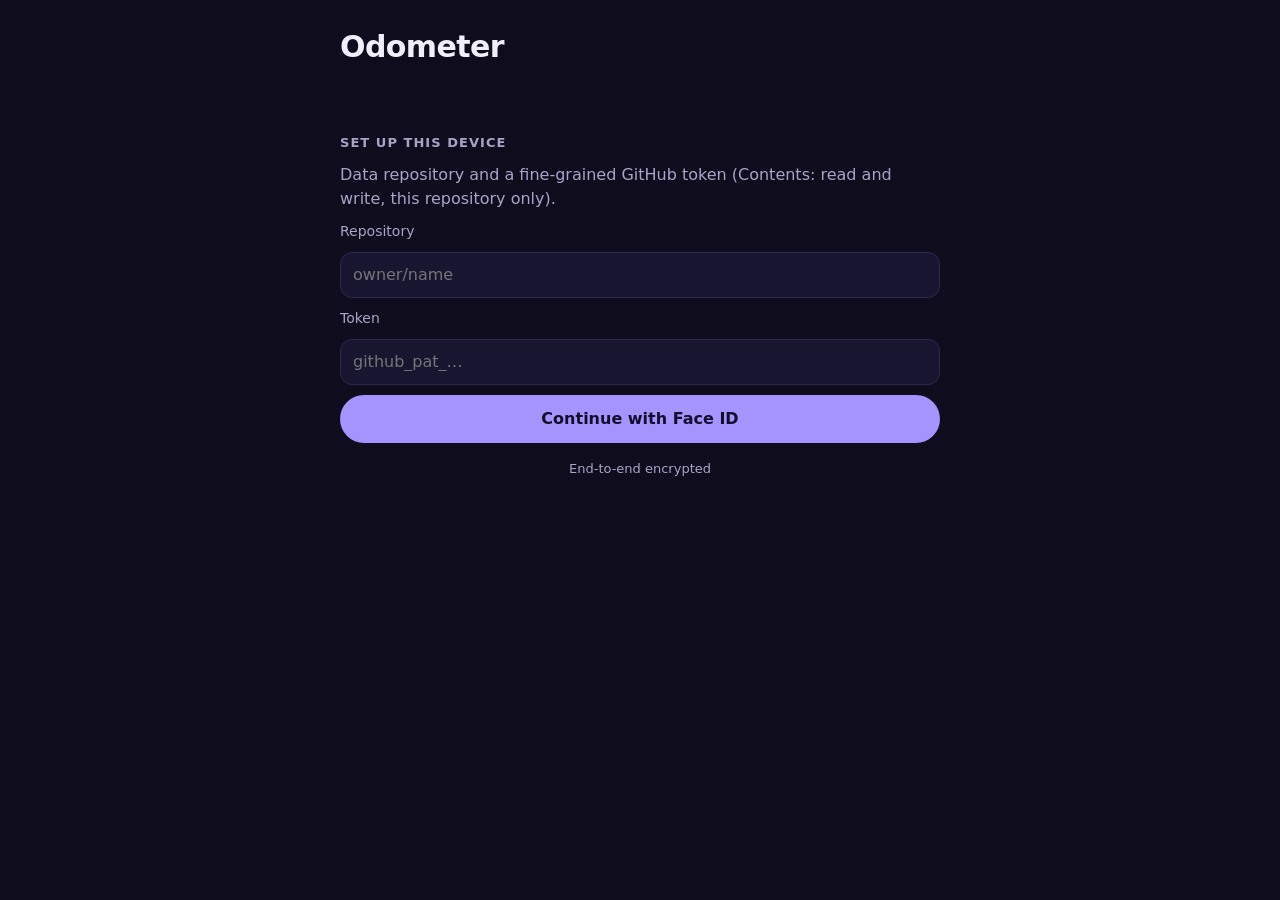
==== index.html @ db98d55a "Phase 3: GitHub storage, device setup, bare app page, odo read Co-Authored-By: Claude Opus 5.5 <nore" ====
<!doctype html>
<html lang="en">
<head>
<meta charset="utf-8">
<meta name="viewport" content="width=device-width, initial-scale=1, viewport-fit=cover">
<meta http-equiv="Content-Security-Policy" content="default-src 'none'; script-src 'self'; style-src 'self'; img-src 'self'; font-src 'self'; connect-src https://api.github.com; manifest-src 'self'; base-uri 'none'; form-action 'none'">
<meta name="referrer" content="no-referrer">
<meta name="color-scheme" content="dark">
<title>Odometer</title>
<link rel="stylesheet" href="css/app.css">
<script type="module" src="js/app.js"></script>
</head>
<body>
<main>
  <h1>Odometer</h1>
  <p id="status" class="status" role="status" aria-live="polite"></p>

  <section id="setup" hidden>
    <h2>Set up this device</h2>
    <p class="muted">Data repository and a fine-grained GitHub token (Contents: read and write, this repository only).</p>
    <form id="setup-form" autocomplete="off">
      <label for="repo">Repository</label>
      <input id="repo" name="repo" placeholder="owner/name" autocapitalize="off" spellcheck="false" required>
      <label for="token">Token</label>
      <input id="token" name="token" type="password" placeholder="github_pat_…" autocapitalize="off" spellcheck="false" required>
      <button id="setup-go" type="submit">Continue with Face ID</button>
    </form>
  </section>

  <section id="recovery" hidden>
    <h2>Your recovery phrase</h2>
    <p class="muted">Write it on paper. It is the only way back in if you lose every device. It is not stored anywhere.</p>
    <ol id="phrase" class="phrase"></ol>
    <form id="recovery-form" autocomplete="off">
      <label id="check-a-label" for="check-a">Group</label>
      <input id="check-a" autocapitalize="characters" spellcheck="false" maxlength="4" required>
      <label id="check-b-label" for="check-b">Group</label>
      <input id="check-b" autocapitalize="characters" spellcheck="false" maxlength="4" required>
      <button id="recovery-go" type="submit">I wrote it down. Finish setup</button>
    </form>
  </section>

  <section id="locked" hidden>
    <button id="unlock" type="button">Unlock with Face ID</button>
    <button id="forget" type="button" class="link">Forget this device</button>
  </section>

  <section id="main" hidden>
    <div class="bar">
      <span id="today" class="muted"></span>
      <button id="copy-token" type="button" class="link">Copy token</button>
      <button id="lock" type="button" class="link">Lock</button>
    </div>
    <form id="entry-form">
      <label for="mood">Mood <output id="mood-out" for="mood">5</output></label>
      <input id="mood" type="range" min="1" max="10" value="5">
      <label for="text">Entry</label>
      <textarea id="text" rows="8" required></textarea>
      <button id="save" type="submit">Save entry</button>
    </form>
    <h2>Entries</h2>
    <ul id="entries" class="entries"></ul>
  </section>

  <p class="muted small">End-to-end encrypted</p>
</main>
</body>
</html>
---- css/app.css ----
:root {
  --bg: #0E0C1D;
  --surface: #181530;
  --border: #2D2850;
  --text: #F1EFFA;
  --muted: #A9A4C7;
  --accent: #A594FF;
  --accent-ink: #130F2B;
  --bad: #FF7D9A;
}

* { box-sizing: border-box; }
[hidden] { display: none !important; }

body {
  margin: 0;
  background: var(--bg);
  color: var(--text);
  font: 16px/1.5 -apple-system, system-ui, sans-serif;
}

main {
  max-width: 640px;
  margin: 0 auto;
  padding: max(24px, env(safe-area-inset-top)) 20px max(40px, env(safe-area-inset-bottom));
  display: flex;
  flex-direction: column;
  gap: 16px;
}

h1 { margin: 0; font-size: 30px; letter-spacing: -0.02em; }
h2 { margin: 8px 0 0; font-size: 13px; font-weight: 600; color: var(--muted); text-transform: uppercase; letter-spacing: 0.08em; }
section, form { display: flex; flex-direction: column; gap: 10px; }
label { font-size: 14px; color: var(--muted); }

input, textarea {
  width: 100%;
  min-height: 44px;
  padding: 10px 12px;
  border: 1px solid var(--border);
  border-radius: 12px;
  background: var(--surface);
  color: var(--text);
  font: inherit;
}
textarea { font-family: Georgia, serif; font-size: 17px; line-height: 1.65; resize: vertical; }
input[type="range"] { padding: 0; border: 0; background: none; accent-color: var(--accent); }

button {
  min-height: 48px;
  border: 0;
  border-radius: 24px;
  background: var(--accent);
  color: var(--accent-ink);
  font: 600 16px -apple-system, system-ui, sans-serif;
  cursor: pointer;
}
button:disabled { opacity: 0.5; }
button.link { min-height: 44px; background: none; color: var(--accent); font-weight: 500; padding: 0 8px; }

.bar { display: flex; align-items: center; gap: 4px; }
.bar span { flex: 1; }
.muted { color: var(--muted); margin: 0; }
.small { font-size: 13px; text-align: center; }
.status { margin: 0; min-height: 1.5em; color: var(--muted); }
.status.bad { color: var(--bad); }

.phrase {
  display: grid;
  grid-template-columns: repeat(2, 1fr);
  gap: 8px 16px;
  margin: 0;
  padding: 16px 16px 16px 40px;
  background: var(--surface);
  border: 1px solid var(--border);
  border-radius: 16px;
  font: 600 18px ui-monospace, Menlo, monospace;
  letter-spacing: 0.06em;
}

.entries { list-style: none; margin: 0; padding: 0; display: flex; flex-direction: column; gap: 10px; }
.entries li { background: var(--surface); border: 1px solid var(--border); border-radius: 16px; padding: 14px 16px; }
.entries .meta { color: var(--muted); font-size: 13px; margin-bottom: 6px; }
.entries .body { white-space: pre-wrap; overflow-wrap: anywhere; font-family: Georgia, serif; }
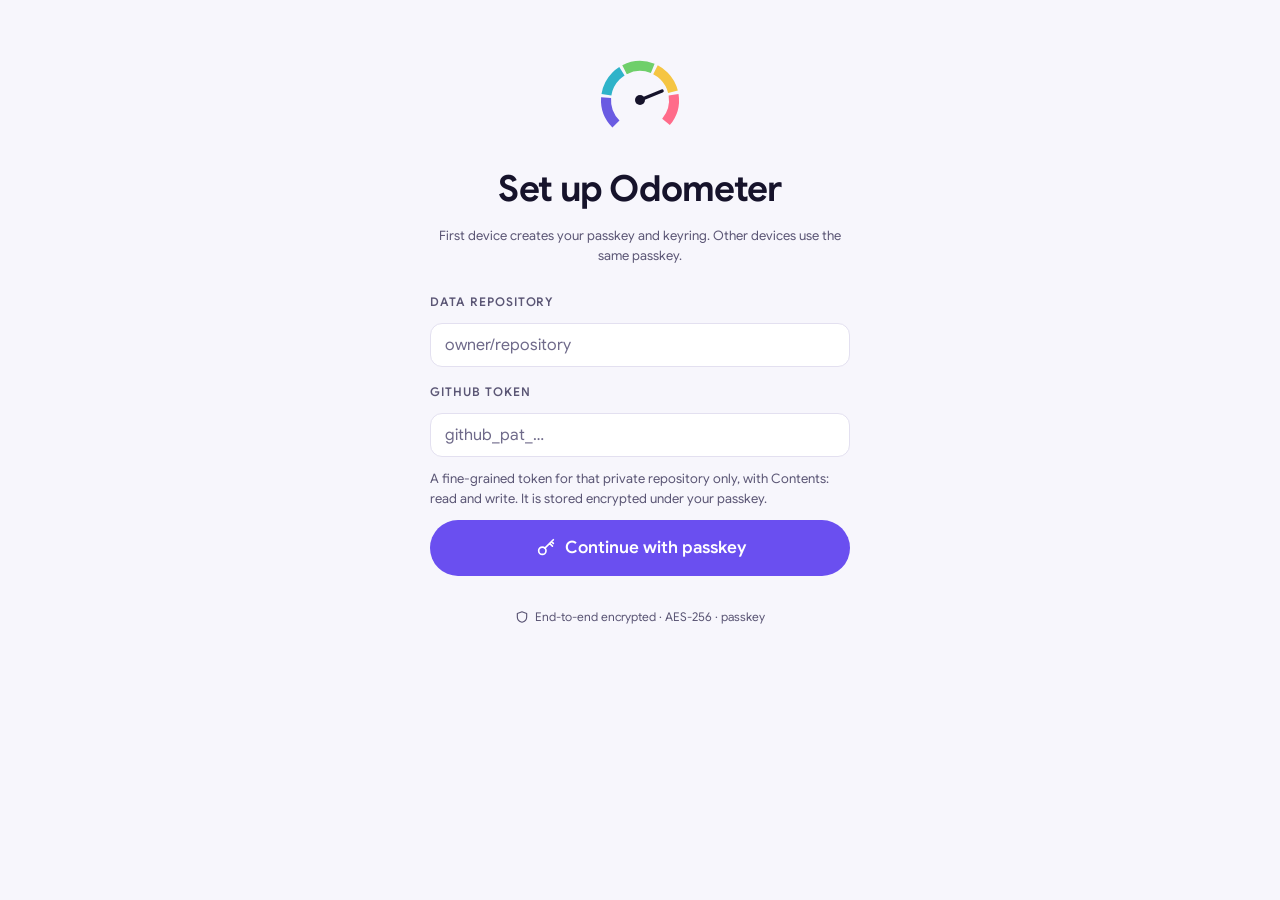
==== commit 24bf57bb: "Phase 4: Odometer UI, PWA, encrypted drafts, auto-lock Co-Authored-By: Claude Opus 5.5 <noreply@anth" ====
--- a/index.html
+++ b/index.html
@@ -3,66 +3,23 @@
 <head>
 <meta charset="utf-8">
 <meta name="viewport" content="width=device-width, initial-scale=1, viewport-fit=cover">
-<meta http-equiv="Content-Security-Policy" content="default-src 'none'; script-src 'self'; style-src 'self'; img-src 'self'; font-src 'self'; connect-src https://api.github.com; manifest-src 'self'; base-uri 'none'; form-action 'none'">
+<meta http-equiv="Content-Security-Policy" content="default-src 'none'; script-src 'self'; style-src 'self'; img-src 'self'; font-src 'self'; connect-src https://api.github.com; manifest-src 'self'; worker-src 'self'; base-uri 'none'; form-action 'none'">
 <meta name="referrer" content="no-referrer">
-<meta name="color-scheme" content="dark">
+<meta name="color-scheme" content="dark light">
+<meta name="theme-color" content="#0E0C1D">
+<meta name="apple-mobile-web-app-capable" content="yes">
+<meta name="mobile-web-app-capable" content="yes">
+<meta name="apple-mobile-web-app-status-bar-style" content="black-translucent">
+<meta name="apple-mobile-web-app-title" content="Odometer">
 <title>Odometer</title>
+<link rel="manifest" href="manifest.webmanifest">
+<link rel="icon" type="image/svg+xml" href="icons/dial.svg">
+<link rel="apple-touch-icon" href="icons/apple-touch-icon.png">
+<link rel="preload" href="fonts/google-sans.woff2" as="font" type="font/woff2" crossorigin>
 <link rel="stylesheet" href="css/app.css">
 <script type="module" src="js/app.js"></script>
 </head>
 <body>
-<main>
-  <h1>Odometer</h1>
-  <p id="status" class="status" role="status" aria-live="polite"></p>
-
-  <section id="setup" hidden>
-    <h2>Set up this device</h2>
-    <p class="muted">Data repository and a fine-grained GitHub token (Contents: read and write, this repository only).</p>
-    <form id="setup-form" autocomplete="off">
-      <label for="repo">Repository</label>
-      <input id="repo" name="repo" placeholder="owner/name" autocapitalize="off" spellcheck="false" required>
-      <label for="token">Token</label>
-      <input id="token" name="token" type="password" placeholder="github_pat_…" autocapitalize="off" spellcheck="false" required>
-      <button id="setup-go" type="submit">Continue with Face ID</button>
-    </form>
-  </section>
-
-  <section id="recovery" hidden>
-    <h2>Your recovery phrase</h2>
-    <p class="muted">Write it on paper. It is the only way back in if you lose every device. It is not stored anywhere.</p>
-    <ol id="phrase" class="phrase"></ol>
-    <form id="recovery-form" autocomplete="off">
-      <label id="check-a-label" for="check-a">Group</label>
-      <input id="check-a" autocapitalize="characters" spellcheck="false" maxlength="4" required>
-      <label id="check-b-label" for="check-b">Group</label>
-      <input id="check-b" autocapitalize="characters" spellcheck="false" maxlength="4" required>
-      <button id="recovery-go" type="submit">I wrote it down. Finish setup</button>
-    </form>
-  </section>
-
-  <section id="locked" hidden>
-    <button id="unlock" type="button">Unlock with Face ID</button>
-    <button id="forget" type="button" class="link">Forget this device</button>
-  </section>
-
-  <section id="main" hidden>
-    <div class="bar">
-      <span id="today" class="muted"></span>
-      <button id="copy-token" type="button" class="link">Copy token</button>
-      <button id="lock" type="button" class="link">Lock</button>
-    </div>
-    <form id="entry-form">
-      <label for="mood">Mood <output id="mood-out" for="mood">5</output></label>
-      <input id="mood" type="range" min="1" max="10" value="5">
-      <label for="text">Entry</label>
-      <textarea id="text" rows="8" required></textarea>
-      <button id="save" type="submit">Save entry</button>
-    </form>
-    <h2>Entries</h2>
-    <ul id="entries" class="entries"></ul>
-  </section>
-
-  <p class="muted small">End-to-end encrypted</p>
-</main>
+<div id="app"></div>
 </body>
 </html>
--- a/css/app.css
+++ b/css/app.css
@@ -1,84 +1,598 @@
+@font-face {
+  font-family: "Google Sans";
+  src: url("../fonts/google-sans.woff2") format("woff2");
+  font-weight: 400 700;
+  font-display: swap;
+}
+@font-face {
+  font-family: "Literata";
+  src: url("../fonts/literata.woff2") format("woff2");
+  font-weight: 400 700;
+  font-display: swap;
+}
+
 :root {
+  --font-ui: "Google Sans", -apple-system, system-ui, sans-serif;
+  --font-text: "Literata", Georgia, serif;
   --bg: #0E0C1D;
   --surface: #181530;
+  --surface2: #211D3D;
   --border: #2D2850;
+  --border-strong: #403A6B;
+  --divider: #221E3E;
+  --sidebar: #0A0916;
   --text: #F1EFFA;
   --muted: #A9A4C7;
+  --faint: #8E89AD;
   --accent: #A594FF;
   --accent-ink: #130F2B;
-  --bad: #FF7D9A;
-}
-
-* { box-sizing: border-box; }
+  --accent-soft: rgba(165, 148, 255, 0.16);
+  --c-write: #A594FF;
+  --c-time: #4FD1E3;
+  --c-past: #FFB062;
+  --c-week: #FF7D9A;
+  --danger: #FF7D9A;
+  --tab-h: 84px;
+  color-scheme: dark;
+}
+
+@media (prefers-color-scheme: light) {
+  :root:not([data-theme="dark"]) {
+    --bg: #F7F6FC;
+    --surface: #FFFFFF;
+    --surface2: #EFEDF8;
+    --border: #E3E0F0;
+    --border-strong: #C9C4E0;
+    --divider: #E7E4F2;
+    --sidebar: #EFEDF8;
+    --text: #16132B;
+    --muted: #5B5675;
+    --faint: #6F6A8A;
+    --accent: #6A4FF0;
+    --accent-ink: #FFFFFF;
+    --accent-soft: rgba(106, 79, 240, 0.12);
+    --c-write: #6A4FF0;
+    --c-time: #0B7A8F;
+    --c-past: #B85F0A;
+    --c-week: #C8325A;
+    --danger: #C8325A;
+    color-scheme: light;
+  }
+}
+:root[data-theme="light"] {
+  --bg: #F7F6FC;
+  --surface: #FFFFFF;
+  --surface2: #EFEDF8;
+  --border: #E3E0F0;
+  --border-strong: #C9C4E0;
+  --divider: #E7E4F2;
+  --sidebar: #EFEDF8;
+  --text: #16132B;
+  --muted: #5B5675;
+  --faint: #6F6A8A;
+  --accent: #6A4FF0;
+  --accent-ink: #FFFFFF;
+  --accent-soft: rgba(106, 79, 240, 0.12);
+  --c-write: #6A4FF0;
+  --c-time: #0B7A8F;
+  --c-past: #B85F0A;
+  --c-week: #C8325A;
+  --danger: #C8325A;
+  color-scheme: light;
+}
+
+*, *::before, *::after { box-sizing: border-box; }
 [hidden] { display: none !important; }
-
+html { -webkit-text-size-adjust: 100%; }
 body {
   margin: 0;
   background: var(--bg);
   color: var(--text);
-  font: 16px/1.5 -apple-system, system-ui, sans-serif;
-}
-
-main {
+  font: 400 16px/1.5 var(--font-ui);
+  -webkit-font-smoothing: antialiased;
+}
+a { color: var(--accent); text-decoration: none; }
+button, input, textarea { font: inherit; color: inherit; }
+button { cursor: pointer; }
+button:disabled { opacity: 0.45; cursor: default; }
+:focus-visible { outline: 2px solid var(--accent); outline-offset: 2px; }
+::placeholder { color: var(--faint); }
+
+.c-write { color: var(--c-write); }
+.c-time { color: var(--c-time); }
+.c-past { color: var(--c-past); }
+.c-week { color: var(--c-week); }
+.muted { color: var(--muted); margin: 0; }
+.small { font-size: 13px; }
+.accent { color: var(--accent); }
+.empty { margin: 0; padding: 18px 16px; border: 1px dashed var(--border-strong); border-radius: 16px; color: var(--muted); font-size: 14px; }
+
+/* layout */
+.layout { min-height: 100dvh; display: flex; }
+.main { flex: 1; min-width: 0; display: flex; flex-direction: column; }
+.sidebar, .topbar { display: none; }
+.view {
+  flex: 1;
+  width: 100%;
   max-width: 640px;
   margin: 0 auto;
-  padding: max(24px, env(safe-area-inset-top)) 20px max(40px, env(safe-area-inset-bottom));
+  padding: max(env(safe-area-inset-top), 20px) 20px calc(var(--tab-h) + env(safe-area-inset-bottom) + 24px);
   display: flex;
   flex-direction: column;
-  gap: 16px;
-}
-
-h1 { margin: 0; font-size: 30px; letter-spacing: -0.02em; }
-h2 { margin: 8px 0 0; font-size: 13px; font-weight: 600; color: var(--muted); text-transform: uppercase; letter-spacing: 0.08em; }
-section, form { display: flex; flex-direction: column; gap: 10px; }
-label { font-size: 14px; color: var(--muted); }
-
-input, textarea {
+  outline: none;
+}
+.view > div, .view > article { display: flex; flex-direction: column; gap: 14px; }
+.tabbar {
+  position: fixed;
+  inset: auto 0 0 0;
+  z-index: 5;
+  min-height: calc(var(--tab-h) - 22px + env(safe-area-inset-bottom));
+  padding: 8px 12px max(env(safe-area-inset-bottom), 12px);
+  background: var(--bg);
+  border-top: 1px solid var(--divider);
+  display: flex;
+  justify-content: space-around;
+}
+.tab {
+  min-width: 64px;
+  min-height: 48px;
+  display: flex;
+  flex-direction: column;
+  align-items: center;
+  justify-content: center;
+  gap: 4px;
+  font-size: 11px;
+  font-weight: 500;
+  color: var(--muted);
+}
+.tab[aria-current="page"] { font-weight: 600; }
+.tab:not([aria-current="page"]) { color: var(--muted); }
+
+.solo {
+  min-height: 100dvh;
+  padding: max(env(safe-area-inset-top), 24px) 24px max(env(safe-area-inset-bottom), 32px);
+  display: flex;
+  justify-content: center;
+}
+
+@media (max-width: 899px) {
+  .mac-only { display: none !important; }
+}
+@media (min-width: 900px) {
+  .phone-only { display: none !important; }
+  .tabbar { display: none; }
+  .sidebar {
+    display: flex;
+    flex-direction: column;
+    gap: 20px;
+    width: 280px;
+    flex: none;
+    position: sticky;
+    top: 0;
+    height: 100dvh;
+    overflow-y: auto;
+    padding: 24px 20px;
+    background: var(--sidebar);
+    border-right: 1px solid var(--divider);
+  }
+  .topbar {
+    display: flex;
+    align-items: center;
+    justify-content: space-between;
+    gap: 12px;
+    padding: 14px 32px;
+    border-bottom: 1px solid var(--divider);
+  }
+  .view { max-width: 760px; padding: 24px 32px 64px; }
+  .vh-title { font-size: 36px; }
+}
+
+/* toast */
+.toast {
+  position: fixed;
+  z-index: 20;
+  left: 50%;
+  top: max(env(safe-area-inset-top), 12px);
+  transform: translate(-50%, -140%);
+  max-width: min(92vw, 520px);
+  padding: 12px 16px;
+  border-radius: 14px;
+  background: var(--surface2);
+  border: 1px solid var(--border-strong);
+  color: var(--text);
+  font-size: 14px;
+  box-shadow: 0 8px 28px rgba(0, 0, 0, 0.28);
+  transition: transform 0.25s ease, visibility 0.25s;
+  pointer-events: none;
+  visibility: hidden;
+}
+.toast.show { transform: translate(-50%, 0); visibility: visible; }
+.toast.bad { border-color: var(--danger); }
+
+/* headers */
+.vh { display: flex; align-items: flex-end; justify-content: space-between; gap: 12px; padding: 36px 0 2px; }
+.vh-text { display: flex; flex-direction: column; gap: 4px; min-width: 0; }
+.vh-title { margin: 0; font-size: 30px; font-weight: 700; letter-spacing: -0.02em; line-height: 1.15; }
+.vh-actions { display: flex; gap: 8px; flex: none; }
+.eyebrow { font-size: 13px; font-weight: 600; }
+.label { margin: 0; font-size: 12px; font-weight: 600; color: var(--muted); text-transform: uppercase; letter-spacing: 0.08em; }
+.label.accent { color: var(--accent); }
+.label-row { display: flex; align-items: baseline; justify-content: space-between; gap: 8px; }
+.hint { font-size: 12px; color: var(--muted); }
+.date-label { position: relative; align-self: flex-start; cursor: pointer; }
+.date-pick { position: absolute; inset: 0; width: 100%; opacity: 0; cursor: pointer; border: 0; padding: 0; }
+
+/* buttons */
+.btn {
+  min-height: 48px;
+  padding: 0 22px;
+  border-radius: 24px;
+  border: 1px solid transparent;
+  display: inline-flex;
+  align-items: center;
+  justify-content: center;
+  gap: 8px;
+  font-weight: 600;
+  font-size: 15px;
+}
+.btn.primary { background: var(--accent); color: var(--accent-ink); }
+.btn.secondary { background: var(--surface); border-color: var(--border); color: var(--text); }
+.btn.soft { background: var(--accent-soft); border-color: var(--accent); color: var(--text); font-weight: 500; }
+.btn.danger { background: transparent; border-color: var(--danger); color: var(--danger); }
+.btn.small { min-height: 40px; padding: 0 16px; font-size: 14px; }
+.btn.xl { min-height: 56px; border-radius: 28px; font-size: 17px; }
+.btn.grow { flex: 1; }
+.icon-btn {
+  width: 44px;
+  height: 44px;
+  flex: none;
+  border-radius: 22px;
+  background: var(--surface);
+  border: 1px solid var(--border);
+  color: var(--text);
+  display: inline-flex;
+  align-items: center;
+  justify-content: center;
+}
+.icon-btn.lg { width: 52px; height: 52px; border-radius: 26px; }
+@media (min-width: 900px) {
+  .icon-btn { width: 40px; height: 40px; border-radius: 10px; }
+}
+
+/* inputs */
+.field {
   width: 100%;
   min-height: 44px;
-  padding: 10px 12px;
-  border: 1px solid var(--border);
+  padding: 0 14px;
   border-radius: 12px;
   background: var(--surface);
+  border: 1px solid var(--border);
+  font-size: 16px;
+}
+.field.mono { font: 600 18px ui-monospace, Menlo, monospace; letter-spacing: 0.08em; text-transform: uppercase; }
+.search {
+  min-height: 44px;
+  padding: 0 14px;
+  border-radius: 12px;
+  background: var(--surface);
+  border: 1px solid var(--border);
+  display: flex;
+  align-items: center;
+  gap: 10px;
+  color: var(--muted);
+}
+.search.compact { min-height: 40px; border-radius: 10px; padding: 0 12px; }
+.search-input { flex: 1; min-width: 0; min-height: 40px; background: transparent; border: 0; outline: none; font-size: 16px; color: var(--text); }
+.stack { display: flex; flex-direction: column; gap: 8px; }
+.two { display: grid; grid-template-columns: repeat(2, minmax(0, 1fr)); gap: 8px; }
+.right { display: flex; justify-content: flex-end; }
+
+/* mood */
+.badge {
+  min-width: 28px;
+  height: 24px;
+  padding: 0 8px;
+  border-radius: 12px;
+  display: inline-flex;
+  align-items: center;
+  justify-content: center;
+  font-size: 12px;
+  font-weight: 700;
+  font-variant-numeric: tabular-nums;
+  background: var(--m);
+  color: var(--m-ink);
+}
+.badge.lg { min-width: 44px; height: 36px; padding: 0 10px; border-radius: 10px; font-size: 20px; }
+.badge.muted-badge { background: var(--surface2); color: var(--muted); }
+.mood-card {
+  border-radius: 16px;
+  padding: 16px;
+  display: flex;
+  flex-direction: column;
+  gap: 12px;
+  background: color-mix(in srgb, var(--m) 12%, transparent);
+  border: 1px solid color-mix(in srgb, var(--m) 40%, transparent);
+}
+.mood-head { display: flex; align-items: center; justify-content: space-between; }
+.mood-now { display: flex; align-items: center; gap: 10px; }
+.mood-word { font-size: 15px; font-weight: 500; }
+.mood-slider { width: 100%; height: 28px; margin: 0; accent-color: var(--m); }
+.spectrum { display: grid; grid-template-columns: repeat(10, minmax(0, 1fr)); gap: 4px; }
+.spectrum span { height: 6px; border-radius: 3px; background: var(--m); }
+.spectrum span.off { opacity: 0.25; }
+.mood-buttons { display: none; flex-wrap: wrap; gap: 6px; }
+.mood-btn {
+  width: 44px;
+  height: 44px;
+  border-radius: 12px;
+  font-weight: 700;
+  font-variant-numeric: tabular-nums;
+  background: color-mix(in srgb, var(--m) 15%, transparent);
+  border: 1px solid color-mix(in srgb, var(--m) 40%, transparent);
   color: var(--text);
-  font: inherit;
-}
-textarea { font-family: Georgia, serif; font-size: 17px; line-height: 1.65; resize: vertical; }
-input[type="range"] { padding: 0; border: 0; background: none; accent-color: var(--accent); }
-
-button {
-  min-height: 48px;
+}
+.mood-btn[aria-pressed="true"] { background: var(--m); color: var(--m-ink); border-color: var(--m); box-shadow: 0 0 0 2px var(--bg), 0 0 0 4px var(--text); }
+@media (min-width: 900px) {
+  .mood-card { flex-direction: row; align-items: center; gap: 16px; padding: 0; background: none; border: 0; }
+  .mood-head { width: 56px; flex: none; }
+  .mood-now, .mood-slider, .spectrum { display: none; }
+  .mood-buttons { display: flex; }
+  .tags-row { display: flex; align-items: center; gap: 16px; }
+  .tags-row > .label { width: 56px; flex: none; }
+}
+
+/* pills */
+.pills { display: flex; flex-wrap: wrap; gap: 8px; }
+.dot { width: var(--s, 8px); height: var(--s, 8px); border-radius: 50%; flex: none; background: var(--c); display: inline-block; }
+.pill {
+  min-height: 44px;
+  padding: 0 16px;
+  border-radius: 22px;
+  display: inline-flex;
+  align-items: center;
+  gap: 8px;
+  font-size: 14px;
+  font-weight: 500;
+  background: var(--surface);
+  border: 1px solid var(--border);
+  color: var(--muted);
+}
+.pill[aria-pressed="true"] { background: color-mix(in srgb, var(--c) 18%, transparent); border-color: var(--c); color: var(--text); }
+.pill.add { background: transparent; border: 1px dashed var(--border-strong); }
+.pill-input { min-height: 44px; width: 140px; padding: 0 14px; border-radius: 22px; border: 1px solid var(--accent); background: var(--surface); font-size: 16px; }
+@media (min-width: 900px) {
+  .pill, .pill-input { min-height: 36px; border-radius: 18px; font-size: 13px; }
+}
+
+/* writing */
+.write-card {
+  background: var(--surface);
+  border: 1px solid var(--border);
+  border-radius: 16px;
+  padding: 16px;
+  display: flex;
+  flex-direction: column;
+  gap: 8px;
+}
+.writing {
+  width: 100%;
+  min-height: clamp(140px, 22dvh, 320px);
+  resize: vertical;
+  background: transparent;
   border: 0;
-  border-radius: 24px;
-  background: var(--accent);
-  color: var(--accent-ink);
-  font: 600 16px -apple-system, system-ui, sans-serif;
-  cursor: pointer;
-}
-button:disabled { opacity: 0.5; }
-button.link { min-height: 44px; background: none; color: var(--accent); font-weight: 500; padding: 0 8px; }
-
-.bar { display: flex; align-items: center; gap: 4px; }
-.bar span { flex: 1; }
-.muted { color: var(--muted); margin: 0; }
-.small { font-size: 13px; text-align: center; }
-.status { margin: 0; min-height: 1.5em; color: var(--muted); }
-.status.bad { color: var(--bad); }
-
+  padding: 0;
+  outline: none;
+  font-family: var(--font-text);
+  font-size: 17px;
+  line-height: 1.65;
+}
+.save-row { display: flex; align-items: center; gap: 12px; }
+.note { flex: 1; display: flex; align-items: center; gap: 6px; font-size: 12px; color: var(--muted); }
+@media (min-width: 900px) {
+  .view-write { gap: 24px !important; }
+  .write-card { background: none; border: 0; border-top: 1px solid var(--divider); border-radius: 0; padding: 24px 0 0; }
+  .write-card .label { display: none; }
+  .writing { font-size: 19px; line-height: 1.7; min-height: 360px; }
+}
+
+/* cards and lists */
+.card { background: var(--surface); border: 1px solid var(--border); border-radius: 16px; padding: 16px; }
+.cards, .list { display: flex; flex-direction: column; gap: 10px; }
+.list { gap: 8px; }
+.item-card { display: flex; flex-direction: column; gap: 8px; padding: 14px 16px; color: var(--text); }
+.card-top { display: flex; align-items: center; justify-content: space-between; gap: 8px; }
+.card-date { font-size: 14px; font-weight: 600; }
+.card-text {
+  margin: 0;
+  font-family: var(--font-text);
+  font-size: 15px;
+  line-height: 1.5;
+  color: var(--muted);
+  display: -webkit-box;
+  -webkit-line-clamp: 2;
+  -webkit-box-orient: vertical;
+  overflow: hidden;
+  overflow-wrap: anywhere;
+}
+.tag-line { display: flex; flex-wrap: wrap; gap: 12px; }
+.tag { display: inline-flex; align-items: center; gap: 6px; font-size: 12px; color: var(--muted); }
+
+/* calendar */
+.cal-wrap { display: flex; flex-direction: column; gap: 6px; }
+.cal-head, .cal { display: grid; grid-template-columns: repeat(7, minmax(0, 1fr)); gap: 6px; }
+.cal-head { font-size: 11px; font-weight: 600; color: var(--muted); text-align: center; }
+.cal-cell {
+  height: 44px;
+  border-radius: 10px;
+  padding: 0;
+  font-size: 13px;
+  font-weight: 600;
+  font-variant-numeric: tabular-nums;
+  background: transparent;
+  border: 1px dashed var(--border-strong);
+  color: var(--muted);
+}
+.cal-cell.has { background: var(--m); border: 0; color: var(--m-ink); }
+.cal-cell.future { border: 1px solid var(--divider); color: var(--faint); }
+.cal-cell.future:disabled { opacity: 1; }
+.cal-cell.today { box-shadow: 0 0 0 2px var(--bg), 0 0 0 4px var(--text); }
+.cal-cell[aria-pressed="true"] { box-shadow: 0 0 0 2px var(--bg), 0 0 0 4px var(--accent); }
+.legend { display: flex; align-items: center; gap: 8px; padding-top: 6px; font-size: 12px; color: var(--muted); }
+.legend-scale { display: flex; gap: 3px; }
+.legend-scale span { width: 12px; height: 12px; border-radius: 3px; background: var(--m); }
+.legend-none { margin-left: auto; display: flex; align-items: center; gap: 6px; }
+.legend-box { width: 12px; height: 12px; border-radius: 3px; border: 1px dashed var(--border-strong); }
+
+/* past */
+.past-actions { display: flex; gap: 10px; }
+.years-card { display: flex; flex-direction: column; gap: 12px; }
+.years { display: grid; grid-template-columns: repeat(7, minmax(0, 1fr)); gap: 6px; }
+.year {
+  height: 40px;
+  border-radius: 10px;
+  padding: 0;
+  font-size: 12px;
+  font-weight: 600;
+  font-variant-numeric: tabular-nums;
+  color: var(--text);
+}
+.year.has { background: color-mix(in srgb, var(--c) var(--a), transparent); border: 1px solid var(--c); }
+.year.open { background: transparent; border: 1px dashed var(--border-strong); color: var(--muted); }
+.year[aria-pressed="true"] { box-shadow: 0 0 0 2px var(--surface), 0 0 0 4px var(--text); }
+.chapters { display: flex; flex-direction: column; gap: 8px; }
+.chapter {
+  min-height: 56px;
+  padding: 0 16px;
+  border-radius: 14px;
+  background: var(--surface);
+  border: 1px solid var(--border);
+  display: flex;
+  align-items: center;
+  gap: 12px;
+  text-align: left;
+  color: var(--text);
+}
+.chapter[aria-pressed="true"] { border-color: var(--c-past); }
+.chapter svg { color: var(--muted); }
+.chapter-text { flex: 1; display: flex; flex-direction: column; gap: 2px; }
+.chapter-name { font-size: 15px; font-weight: 600; }
+.chapter-span { font-size: 12px; color: var(--muted); }
+.chapter-count { font-size: 13px; color: var(--muted); font-variant-numeric: tabular-nums; }
+
+/* memory form */
+.back-row { display: flex; align-items: center; justify-content: space-between; padding-top: 8px; }
+.back { min-height: 44px; display: inline-flex; align-items: center; gap: 4px; font-size: 15px; font-weight: 500; }
+.view-memory .vh { padding-top: 4px; }
+.view-memory .vh-title { font-size: 26px; }
+.seg {
+  display: grid;
+  grid-template-columns: repeat(auto-fit, minmax(0, 1fr));
+  grid-auto-flow: column;
+  gap: 4px;
+  padding: 4px;
+  border-radius: 12px;
+  background: var(--surface);
+  border: 1px solid var(--border);
+}
+.seg button { min-height: 36px; border-radius: 8px; border: 0; background: transparent; color: var(--muted); font-size: 14px; font-weight: 500; }
+.seg button[aria-pressed="true"] { background: var(--accent-soft); color: var(--text); font-weight: 600; }
+.toggles { padding: 0; display: flex; flex-direction: column; }
+.toggle-row { min-height: 56px; padding: 8px 16px; display: flex; align-items: center; gap: 12px; cursor: pointer; }
+.toggle-row + .toggle-row { border-top: 1px solid var(--border); }
+.toggle-text { flex: 1; display: flex; flex-direction: column; gap: 2px; }
+.toggle-title { font-size: 14px; font-weight: 500; }
+.toggle-sub { font-size: 12px; color: var(--muted); }
+.switch { width: 22px; height: 22px; margin: 0; accent-color: var(--accent); }
+
+/* weekly */
+.week-card { display: flex; flex-direction: column; gap: 14px; }
+.week-top { display: flex; align-items: center; justify-content: space-between; gap: 8px; }
+.week-avg { display: flex; align-items: center; gap: 10px; }
+.week-avg .muted { font-size: 14px; }
+.bars { height: 104px; display: grid; grid-template-columns: repeat(7, minmax(0, 1fr)); gap: 10px; align-items: end; }
+.bar.has { height: var(--h); border-radius: 8px; background: var(--m); }
+.bar.none { height: 8px; border-radius: 4px; border: 1px dashed var(--border-strong); }
+.bar-days { display: grid; grid-template-columns: repeat(7, minmax(0, 1fr)); gap: 10px; font-size: 11px; font-weight: 600; color: var(--muted); text-align: center; }
+.prose { margin: 0; font-family: var(--font-text); font-size: 16px; line-height: 1.6; white-space: pre-wrap; overflow-wrap: anywhere; }
+.prose.muted { color: var(--muted); }
+.prose.full { font-size: 18px; line-height: 1.7; }
+.chips { display: flex; flex-wrap: wrap; gap: 8px; }
+.chip {
+  min-height: 34px;
+  padding: 0 12px;
+  border-radius: 17px;
+  display: inline-flex;
+  align-items: center;
+  gap: 6px;
+  font-size: 13px;
+  background: color-mix(in srgb, var(--c) 14%, transparent);
+  border: 1px solid color-mix(in srgb, var(--c) 40%, transparent);
+}
+.question { border-radius: 16px; padding: 16px; background: var(--accent-soft); border: 1px solid var(--accent); display: flex; flex-direction: column; gap: 6px; }
+
+/* gate */
+.gate { width: 100%; max-width: 420px; display: flex; flex-direction: column; gap: 24px; }
+.gate-hero { flex: 1; display: flex; flex-direction: column; align-items: center; justify-content: center; gap: 28px; text-align: center; min-height: 52dvh; }
+.gate-hero.small { flex: none; min-height: 0; padding-top: 24px; gap: 18px; }
+.gate-words { display: flex; flex-direction: column; gap: 10px; }
+.gate-words h1 { margin: 0; font-size: 36px; font-weight: 700; letter-spacing: -0.02em; }
+.gate-words.left { text-align: left; }
+.gate-words.left h1 { font-size: 30px; }
+.tagline { margin: 0; font-size: 17px; font-weight: 500; color: var(--accent); }
+.gate-actions, .gate-form { display: flex; flex-direction: column; gap: 12px; }
+.gate-form .label { margin-top: 4px; }
+.foot { margin: 8px 0 0; display: flex; align-items: center; justify-content: center; gap: 6px; font-size: 12px; color: var(--muted); }
 .phrase {
+  margin: 0;
+  padding: 16px 16px 16px 44px;
   display: grid;
-  grid-template-columns: repeat(2, 1fr);
-  gap: 8px 16px;
-  margin: 0;
-  padding: 16px 16px 16px 40px;
+  grid-template-columns: repeat(2, minmax(0, 1fr));
+  gap: 10px 24px;
   background: var(--surface);
   border: 1px solid var(--border);
   border-radius: 16px;
-  font: 600 18px ui-monospace, Menlo, monospace;
-  letter-spacing: 0.06em;
-}
-
-.entries { list-style: none; margin: 0; padding: 0; display: flex; flex-direction: column; gap: 10px; }
-.entries li { background: var(--surface); border: 1px solid var(--border); border-radius: 16px; padding: 14px 16px; }
-.entries .meta { color: var(--muted); font-size: 13px; margin-bottom: 6px; }
-.entries .body { white-space: pre-wrap; overflow-wrap: anywhere; font-family: Georgia, serif; }
+  font: 600 19px ui-monospace, Menlo, monospace;
+  letter-spacing: 0.08em;
+}
+.phrase li::marker { color: var(--muted); font-size: 13px; }
+
+/* marks */
+.mark .mk-fg { stroke: var(--text); }
+.mark .mk-fgf { fill: var(--text); }
+.mark .mk-box { fill: var(--surface2); }
+.mark .mk-line { stroke: var(--border-strong); }
+.mark .mk-pin { fill: var(--border-strong); }
+.mark .mk-dim { fill: var(--border); }
+.mark .mk-track { stroke: var(--divider); }
+.mark .mk-shade { fill: var(--bg); opacity: 0.35; }
+
+/* sidebar */
+.brand { display: flex; align-items: center; gap: 10px; font-size: 17px; font-weight: 700; color: var(--text); }
+.sidebar .btn { min-height: 44px; border-radius: 12px; font-size: 14px; }
+.mini-cal-wrap { display: flex; flex-direction: column; gap: 8px; }
+.mini-cal-wrap .label { color: var(--c-time); }
+.mini-cal { display: grid; grid-template-columns: repeat(7, minmax(0, 1fr)); gap: 4px; }
+.mini { aspect-ratio: 1; border-radius: 5px; }
+.mini.has { background: var(--m); }
+.mini.none { border: 1px dashed var(--border-strong); }
+.mini.future { border: 1px solid var(--divider); }
+.mini.today { box-shadow: 0 0 0 1.5px var(--sidebar), 0 0 0 3px var(--text); }
+.side-nav { display: flex; flex-direction: column; gap: 2px; }
+.side-nav .label { margin-bottom: 6px; }
+.recent { display: flex; align-items: center; gap: 10px; padding: 8px 10px; border-radius: 10px; color: var(--text); }
+.recent:hover, .side-link:hover { background: var(--surface); }
+.recent-dot { width: 10px; height: 10px; border-radius: 3px; background: var(--m); flex: none; }
+.recent-text { flex: 1; min-width: 0; display: flex; flex-direction: column; gap: 2px; }
+.recent-date { font-size: 13px; font-weight: 600; }
+.recent-tags { font-size: 12px; color: var(--muted); white-space: nowrap; overflow: hidden; text-overflow: ellipsis; }
+.side-link { display: flex; align-items: center; gap: 8px; padding: 8px 10px; border-radius: 10px; font-size: 13px; font-weight: 500; }
+.side-link.on { background: var(--surface); }
+.sync { margin-top: auto; display: flex; align-items: center; gap: 6px; font-size: 12px; color: var(--muted); }
+
+/* item + settings */
+.view-item .prose.full { padding-top: 4px; }
+.view-settings .btn { justify-content: flex-start; }
+
+@media (prefers-reduced-motion: reduce) {
+  .toast { transition: none; }
+}
